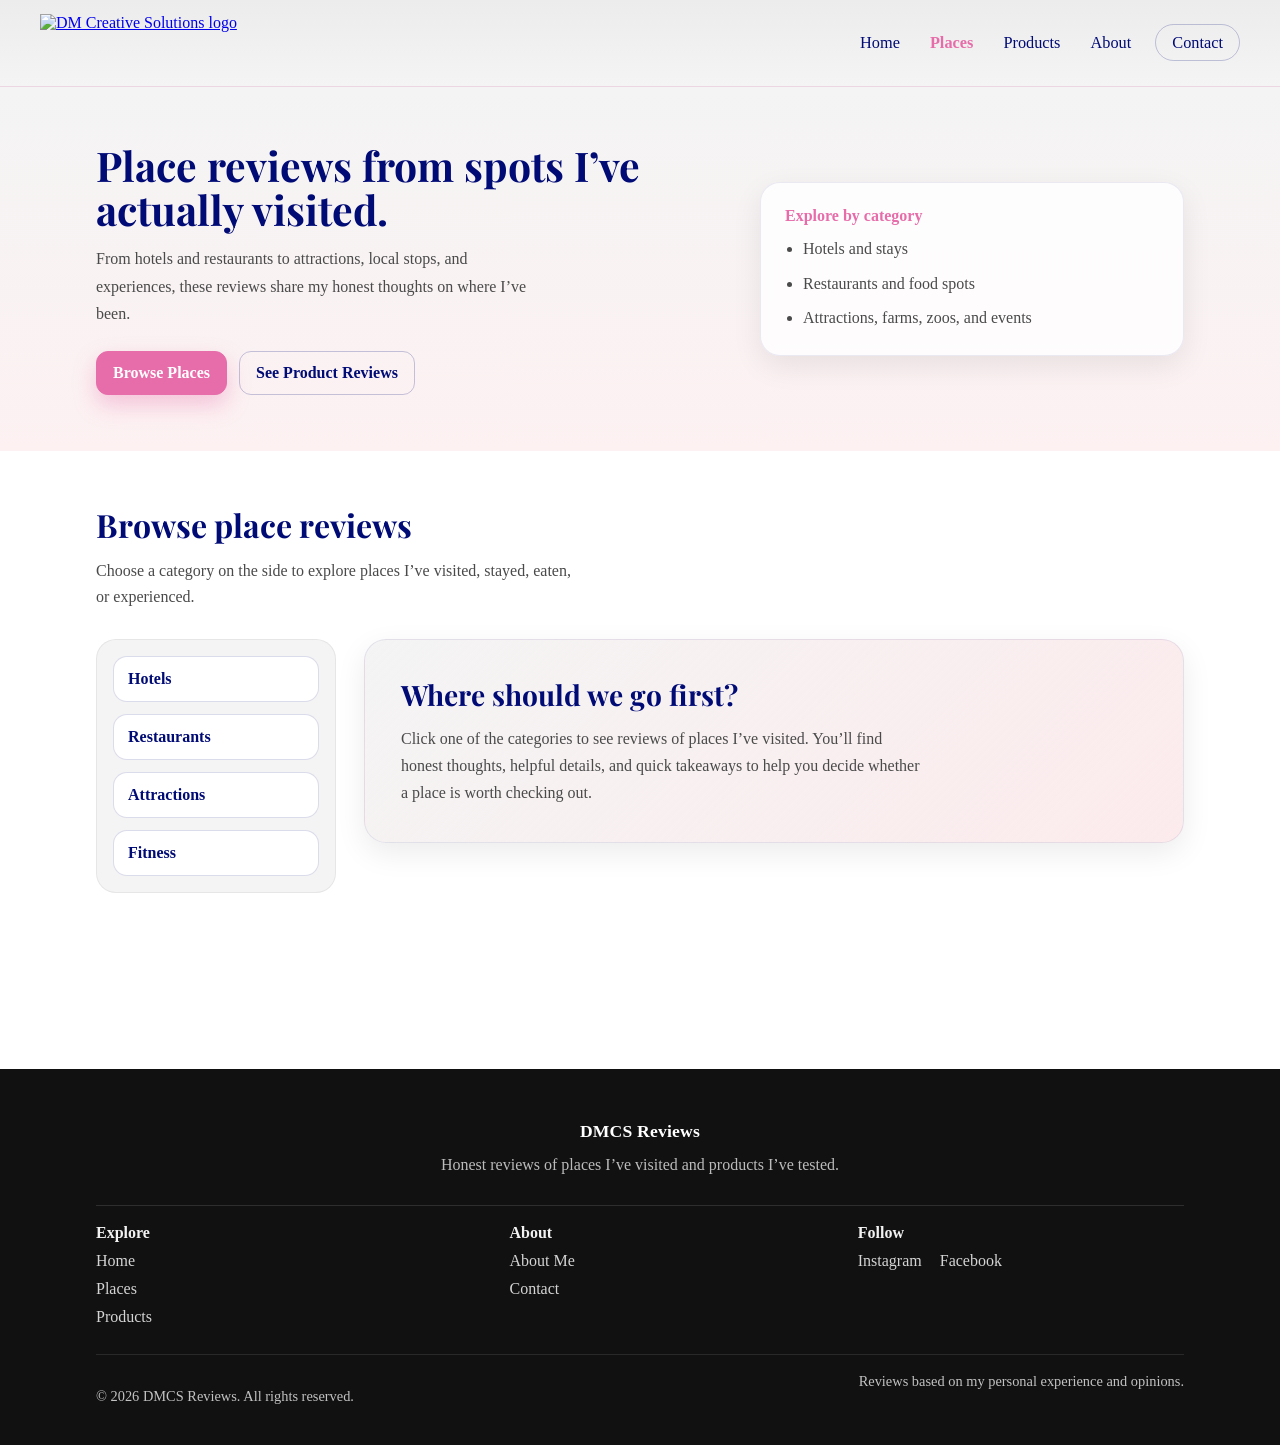
==== places.html @ ad3e57b4 "Add files via upload" ====
<!DOCTYPE html>
<html lang="en">
<head>
	<meta charset="UTF-8">
	<meta name="viewport" content="width=device-width, initial-scale=1.0">
	<link rel="preconnect" href="https://fonts.googleapis.com">
	<link rel="preconnect" href="https://fonts.gstatic.com" crossorigin>
	<link href="https://fonts.googleapis.com/css2?family=Inter:wght@400;500;600;700;800&family=Playfair+Display:wght@600;700&display=swap" rel="stylesheet">
	<link rel="stylesheet" href="indexreviews.css">
	<link rel="stylesheet" href="places.css">
	<title>Places | DMCS Reviews</title>
</head>
<body>
	<header class="site-header">
		<nav class="site-nav" aria-label="Main navigation">
			<a href="https://www.dmcreativesolutions.com/" class="site-logo" aria-label="DM Creative Solutions home">
				<img src="https://i.postimg.cc/zfn1dfqc/android-chrome-192x192.png" alt="DM Creative Solutions logo">
			</a>

			<ul class="site-nav__links" role="list">
				<li><a href="index.html">Home</a></li>
				<li><a href="places.html" aria-current="page">Places</a></li>
				<li><a href="products.html">Products</a></li>
				<li><a href="about.html">About</a></li>
				<li><a href="contact.html" class="nav-pill">Contact</a></li>
			</ul>
		</nav>
	</header>

	<main>
		<section class="places-hero" aria-labelledby="places-hero-title">
			<div class="places-hero__inner">
				<div class="places-hero__copy">
					<h1 id="places-hero-title" class="places-hero__title">
						Place reviews from spots I’ve actually visited.
					</h1>

					<p class="places-hero__text">
						From hotels and restaurants to attractions, local stops, and experiences, these reviews share my honest thoughts on where I’ve been.
					</p>

					<div class="places-hero__actions">
						<a href="#placesTabs" class="btn btn-primary">Browse Places</a>
						<a href="products.html" class="btn btn-outline">See Product Reviews</a>
					</div>
				</div>

				<div class="places-hero__panel">
					<p class="places-hero__eyebrow">Explore by category</p>
					<ul class="places-hero__list">
						<li>Hotels and stays</li>
						<li>Restaurants and food spots</li>
						<li>Attractions, farms, zoos, and events</li>
					</ul>
				</div>
			</div>
		</section>

		<section class="places-section" aria-labelledby="places-section-title">
			<div class="places-section__inner">
				<div class="places-section__header">
					<h2 id="places-section-title" class="places-section__title">Browse place reviews</h2>
					<p class="places-section__text">
						Choose a category on the side to explore places I’ve visited, stayed, eaten, or experienced.
					</p>
				</div>

				<div class="places-layout" id="placesTabs">
					<aside class="places-tabs" aria-label="Place categories">
						<button class="places-tabs__btn" type="button" data-tab="hotels">Hotels</button>
						<button class="places-tabs__btn" type="button" data-tab="restaurants">Restaurants</button>
						<button class="places-tabs__btn" type="button" data-tab="attractions">Attractions</button>
						<button class="places-tabs__btn" type="button" data-tab="fitness">Fitness</button>
					</aside>

					<div class="places-content">
						<div class="places-intro is-active">
							<h3>Where should we go first?</h3>
							<p>
								Click one of the categories to see reviews of places I’ve visited. You’ll find honest thoughts, helpful details, and quick takeaways to help you decide whether a place is worth checking out.
							</p>
						</div>

						<div class="places-panel" data-panel="hotels" hidden>
							<div class="places-grid">

								<article class="place-card">
									<div class="place-card__image-wrap">
										<img src="https://images.unsplash.com/photo-1566073771259-6a8506099945?auto=format&fit=crop&w=1000&q=70" alt="Hotel room" class="place-card__image">
									</div>

									<div class="place-card__body">
										<span class="place-card__tag">Hotel</span>
										<h3 class="place-card__title">Hotel Review Name</h3>
										<p class="place-card__meta">Location • Stay Experience</p>
										<p class="place-card__summary">
											A short preview of the hotel review can go here.
										</p>

										<button class="place-card__toggle" type="button" aria-expanded="false">
											Read More
										</button>

										<div class="place-card__full" hidden>
											<p>
												Add the full hotel review here. Talk about the room, cleanliness, location, service, parking, price, and whether you would stay again.
											</p>
										</div>
									</div>
								</article>

							</div>
						</div>

						<div class="places-panel" data-panel="restaurants" hidden>
							<div class="places-grid">

								<article class="place-card">
									<div class="place-card__image-wrap">
										<img src="https://images.unsplash.com/photo-1517248135467-4c7edcad34c4?auto=format&fit=crop&w=1000&q=70" alt="Restaurant table" class="place-card__image">
									</div>

									<div class="place-card__body">
										<span class="place-card__tag">Restaurant</span>
										<h3 class="place-card__title">Restaurant Review Name</h3>
										<p class="place-card__meta">Location • Food Experience</p>
										<p class="place-card__summary">
											A short preview of the restaurant review can go here.
										</p>

										<button class="place-card__toggle" type="button" aria-expanded="false">
											Read More
										</button>

										<div class="place-card__full" hidden>
											<p>
												Add the full restaurant review here. Mention the food, service, wait time, atmosphere, price, and whether you would go back.
											</p>
										</div>
									</div>
								</article>

							</div>
						</div>

						<div class="places-panel" data-panel="attractions" hidden>
							<div class="places-grid">

								<article class="place-card">
									<div class="place-card__image-wrap">
										<img src="https://images.unsplash.com/photo-1500530855697-b586d89ba3ee?auto=format&fit=crop&w=1000&q=70" alt="Outdoor attraction" class="place-card__image">
									</div>

									<div class="place-card__body">
										<span class="place-card__tag">Attraction</span>
										<h3 class="place-card__title">Attraction Review Name</h3>
										<p class="place-card__meta">Location • Experience</p>
										<p class="place-card__summary">
											A short preview of the attraction review can go here.
										</p>

										<button class="place-card__toggle" type="button" aria-expanded="false">
											Read More
										</button>

										<div class="place-card__full" hidden>
											<p>
												Add the full attraction review here. Talk about the experience, crowd, parking, price, photos, and whether it was worth visiting.
											</p>
										</div>
									</div>
								</article>

							</div>
						</div>

						<div class="places-panel" data-panel="fitness" hidden>
							<div class="places-grid">

								<article class="place-card">
									<div class="place-card__image-wrap">
										<img src="https://images.unsplash.com/photo-1534438327276-14e5300c3a48?auto=format&fit=crop&w=1000&q=70" alt="Gym" class="place-card__image">
									</div>

									<div class="place-card__body">
										<span class="place-card__tag">Fitness</span>
										<h3 class="place-card__title">Fitness Review Name</h3>
										<p class="place-card__meta">Location • Gym Experience</p>
										<p class="place-card__summary">
											A short preview of the fitness review can go here.
										</p>

										<button class="place-card__toggle" type="button" aria-expanded="false">
											Read More
										</button>

										<div class="place-card__full" hidden>
											<p>
												Add the full fitness review here. Mention the space, equipment, cleanliness, staff, crowd level, and overall experience.
											</p>
										</div>
									</div>
								</article>

							</div>
						</div>

					</div>
				</div>
			</div>
		</section>
	</main>

	<footer class="site-footer" aria-label="Site footer">
		<div class="footer-inner">
			<div class="footer-brand">
				<a href="index.html" class="footer-logo">DMCS Reviews</a>
				<p class="footer-note">
					Honest reviews of places I’ve visited and products I’ve tested.
				</p>
			</div>

			<nav class="footer-nav" aria-label="Footer">
				<div class="footer-col">
					<p class="footer-title">Explore</p>
					<ul class="footer-links" role="list">
						<li><a href="index.html">Home</a></li>
						<li><a href="places.html">Places</a></li>
						<li><a href="products.html">Products</a></li>
					</ul>
				</div>

				<div class="footer-col">
					<p class="footer-title">About</p>
					<ul class="footer-links" role="list">
						<li><a href="about.html">About Me</a></li>
						<li><a href="contact.html">Contact</a></li>
					</ul>
				</div>

				<div class="footer-col">
					<p class="footer-title">Follow</p>
					<ul class="footer-links" role="list">
						<li class="footer-social">
							<a href="https://www.instagram.com/dmcs.reviews/" target="_blank" rel="noopener noreferrer">Instagram</a>
							<a href="https://www.facebook.com/profile.php?id=61583983431972" target="_blank" rel="noopener noreferrer">Facebook</a>
						</li>
					</ul>
				</div>
			</nav>

			<div class="footer-bottom">
				<p>© 2026 DMCS Reviews. All rights reserved.</p>
				<p class="footer-disclaimer">Reviews based on my personal experience and opinions.</p>
			</div>
		</div>
	</footer>

	<script src="places.js"></script>
</body>
</html>
---- indexreviews.css ----
* {
	box-sizing: border-box;
}

:root {
	/*Base*/
	--white: #ffffff;
	--gray: #f4f4f4;
	--gray-dark: #4a4a4a;

	/*Brand & Accent*/
	--blush: #fadadd;
	--creative: #e76daa;
	--navy: #000b75;
	--success: #4caf50;

	--font-heading: "Playfair Display", serif;
    --font-body: "Inter", sans-serif;

    --max-width: 1200px;
    --border-radius: 18px;
    --transition: 0.3s ease;
    --shadow-soft: 0 10px 30px rgba(0, 0, 0, 0.08);
}

body {
	margin: 0;
}

/*NAVIGATION BAR*/
.site-header {
	background: var(--gray);
	background-image: linear-gradient(0deg, rgba(255, 255, 255, .03), rgba(0, 0, 0, .03));
	border-bottom: 1px solid rgba(231, 109, 170, 0.18);
}

.site-nav {
    margin: 0 auto;
    padding: 14px 0;
    display: flex;
    align-items: center;
    justify-content: space-between;
    gap: 24px;
    width: min(100% - 32px, var(--max-width));
}

.site-logo {
    display: inline-flex;
    align-items: center;
    flex-shrink: 0;
}

.site-logo img {
    width: auto;
    height: 58px;
}

.site-nav__links {
    display: flex;
    align-items: center;
    flex-wrap: wrap;
    gap: 24px;
}

.site-nav__links a::after {
    background: var(--creative);
    content: "";
    position: absolute;
    left: 0;
    bottom: -6px;
    width: 0;
    height: 2px;
    transition: width var(--transition);
}

.site-nav__links a:hover,
.site-nav__links a:focus-visible {
    color: var(--navy);
    outline: none;
}

.site-nav__links a:hover::after,
.site-nav__links a:focus-visible::after {
    width: 100%;
}

.site-nav__links {
	margin: 0;
	padding: 0;
	list-style: none;
	display: flex;
	align-items: center;
	gap: 18px;
}

.site-nav__links a {
	padding: 8px 6px;
	color: var(--navy);
	text-decoration: none;
	font-weight: 500;
	font-size: 1.02rem;
	border-radius: 999px;
	transition: color 0.3s ease, background-color 0.3s ease, border-color 0.3s ease, text-decoration-color 0.3s ease;
}

.site-nav__links a:hover {
	color: var(--creative);
	text-decoration: underline;
	text-underline-offset: 6px;
	text-decoration-thickness: 2px;
}

.site-nav__links a[aria-current="page"] {
	color: var(--creative);
	font-weight: 600;
}

.site-nav__links a.nav-pill {
	padding: 8px 16px;
	border: 1.5px solid rgba(0, 11, 117, 0.22);
	background: transparent;
}

.site-nav__links a.nav-pill:hover {
	color: var(--creative);
	border-color: rgba(231, 109, 170, 0.5);
	background: rgba(250, 218, 221, 0.35);
	text-decoration: none;
}

.site-nav__links a.nav-pill[aria-current="page"] {
	color: var(--creative);
	border-color: rgba(231, 109, 170, 0.55);
	background: rgba(250, 218, 221, 0.45);
	font-weight: 600;
}

/* NAVBAR RESPONSIVE */
@media (max-width: 899px) {
	.nav {
		padding: 14px 16px;
	}
	.nav-toggle {
		display: inline-flex;
		align-items: center;
		justify-content: center;
	}
	.nav-drawer {
		padding: 18px 14px 16px;
		background: var(--white);
		border-right: 1px solid #e6e6e6;
		display: block;
		position: fixed;
		top: 0;
		left: 0;
		height: 100dvh;
		width: min(320px, 85vw);
		transform: translateX(-105%);
		transition: transform 420ms cubic-bezier(0.4, 0, 0.2, 1), opacity 260ms ease;
		opacity: .98;
		will-change: transform;
		z-index: 20;
	}
	.nav-close {
		padding: 6px 10px;
		background: transparent;
		font-size: 22px;
		border: 1px solid #ddd;
		border-radius: 10px;
		display: inline-flex;
		cursor: pointer;
	}
	.nav-links {
		margin-top: 18px;
		display: grid;
		gap: 12px;
	}
	.nav-links a {
		padding: 12px 12px;
		border-radius: 12px;
		display: block;
		font-size: 1rem;
	}
	.nav-links a.nav-pill {
		padding: 12px 14px;
	}
	.nav-backdrop {
		background: rgba(0, 0, 0, .45);
		position: fixed;
		inset: 0;
		z-index: 10;
	}
	body.menu-open .nav-drawer {
		transform: translateX(0);
	}
	body.menu-open .nav-backdrop {
		display: block;
	}
}

/* ===== HERO SECTION ===== */
.hero {
	background: var(--gray);
	background-image: linear-gradient(0deg, rgba(255, 255, 255, .03), rgba(0, 0, 0, .03));
}

.hero-inner {
	margin: 0 auto;
	padding: 56px 16px;
	display: grid;
	grid-template-columns: 1.2fr 1fr;
	gap: 36px;
	align-items: center;
	max-width: 1120px;
}

.hero-title {
	margin: 0 0 14px;
	color: var(--navy);
	font-size: clamp(2rem, 3.3vw, 3.2rem);
	line-height: 1.08;
	letter-spacing: -0.02em;
}

.hero-subtitle {
	margin: 0 0 22px;
	color: var(--creative);
	font-size: 1.05rem;
	line-height: 1.6;
	opacity: 0.85;
	max-width: 52ch;
}

.hero-actions {
	display: flex;
	gap: 12px;
	flex-wrap: wrap;
}

/* Buttons */
.btn {
	padding: 12px 16px;
	background: transparent;
	color: var(--navy);
	text-decoration: none;
	font-weight: 600;
	border-radius: 12px;
	border: 1.5px solid rgba(0, 11, 117, 0.25);
	display: inline-flex;
	align-items: center;
	justify-content: center;
	gap: 8px;
	transition: background-color .3s ease, color .3s ease,
	border-color .3s ease,
    transform .2s ease,
    box-shadow .3s ease,
    filter .3s ease;
    box-shadow: none;
    cursor: pointer;
}

.btn:hover {
	background: rgba(0, 11, 117, 0.06);
	border-color: var(--navy);
	transform: translateY(-1px);
}

.btn-primary {
	background: var(--creative);
	color: var(--white);
	border: 1px solid var(--creative);
	box-shadow: 0 10px 22px rgba(231, 109, 170, .35);
}

.btn-primary:hover {
	background: #d95c99; /* slightly darker creative */
	box-shadow: 0 14px 30px rgba(231, 109, 170, .45);
	transform: translateY(-2px);
}

.btn-outline {
	background: transparent;
	color: var(--navy);
	border-color: rgba(0, 11, 117, .22);
}

.btn-outline:hover {
	background: var(--blush);
	border-color: rgba(0, 11, 117, 0);
	transform: translateY(-1px);
	box-shadow: 0 10px 20px rgba(0,0,0,.06);
}

/* Keyboard focus (polished + accessible) */
.btn:focus-visible {
	outline: 3px solid rgba(231, 109, 170, .45);
	outline-offset: 3px;
}

/* Collage */
.hero-collage {
	display: grid;
	grid-template-columns: 1fr 1fr;
	gap: 12px;
	align-items: start;
}

.hero-shot {
	background: #ddd; /* fallback */
	border-radius: 18px;
	border: 1px solid rgba(0, 0, 0, .08);
	box-shadow: 0 10px 22px rgba(0, 0, 0, .10);
	overflow: hidden;
}

/* Big image left */
.hero-shot--big {
	background-image:
	url("https://images.unsplash.com/photo-1485738422979-f5c462d49f74?auto=format&fit=crop&w=1000&q=70");
	background-size: cover;
	background-position: center;
	grid-row: 1 / span 2;
	min-height: 280px;
}

/* Two stacked images right */
.hero-shot--top {
	background-image:
	url("https://images.unsplash.com/photo-1528712306091-ed0763094c98?auto=format&fit=crop&w=900&q=70");
	background-size: cover;
	background-position: center;
	min-height: 132px;
}

.hero-shot--bottom {
	background-image:
	url("https://images.unsplash.com/photo-1500530855697-b586d89ba3ee?auto=format&fit=crop&w=900&q=70");
	background-size: cover;
	background-position: center;
	min-height: 132px;
}

/*HERO RESPONSIVE*/
@media (max-width: 899px) {
	.hero-inner {
		padding: 38px 16px;
		grid-template-columns: 1fr;
	}
	.hero-collage {
		grid-template-columns: 1fr 1fr;
	}
	.hero-shot--big {
		min-height: 220px;
	}
}

/* ===== TRUST STRIP ===== */
.trust-strip {
	background: var(--white);
}

.trust-items {
	margin: 0 auto;
	padding: 50px 16px;
	list-style: none;
	display: grid;
	grid-template-columns: repeat(3, 1fr);
	gap: 18px;
	max-width: 1120px;
}

.trust-items li {
	color: var(--gray-dark);
	font-size: 1rem;
	display: flex;
	align-items: center;
	gap: 12px;
}

.trust-icon {
	background: var(--blush);
	color: var(--creative);
	font-weight: 700;
	font-size: .85rem;
	border-radius: 50%;
	display: inline-flex;
	align-items: center;
	justify-content: center;
	width: 26px;
	height: 26px;
	flex-shrink: 0;
}

/* Mobile */
@media (max-width: 899px) {
	.trust-items {
		padding: 20px 16px;
		grid-template-columns: 1fr;
		gap: 12px;
	}
}

/* ===== FEATURED REVIEWS ===== */
.featured-reviews {
	background: var(--gray);
}

.featured-inner {
	margin: 0 auto;
	padding: 48px 16px 64px;
	max-width: 1120px;
}

.section-title {
	margin: 0 0 28px;
	font-size: 1.6rem;
	letter-spacing: -0.01em;
}

.featured-grid {
	display: grid;
	grid-template-columns: 2fr 1fr;
	gap: 24px;
}

/* Cards */
.review-card {
	background: var(--white);
	border-radius: 18px;
	box-shadow: 0 10px 24px rgba(0, 0, 0, .08);
	display: flex;
	flex-direction: column;
	overflow: hidden;
}

/* Small cards: taller image to balance grid */
.review-card:not(.review-card--primary) .review-image {
	height: 300px; /* was 180px */
}

.review-card:not(.review-card--primary) .review-image img {
	object-position: center;
}

.review-card--primary .review-image {
	height: 450px; /* optional if you already have it */
}

.review-card--primary .review-image img {
	object-fit: cover;
	object-position: center 1%;
}

.review-card:not(.review-card--primary) .review-content {
	padding-bottom: 28px; /* was ~22px */
}

.review-card--primary {
	grid-row: span 2;
}

.review-card--primary .review-content {
	padding: 22px 22px 28px;
}

.review-card--primary .review-title {
	font-size: 1.3rem;
}

/* Image placeholder */
.review-image {
	background: #ddd;
	height: 350px;
	overflow: hidden;
}

.review-image img {
	width: 100%;
	height: 100%;
	object-fit: cover;
	object-position: center;
	display: block;
}

/* Content */
.review-content {
	padding: 18px 18px 22px;
}

.review-tag {
	margin-bottom: 8px;
	padding: 4px 10px;
	background: rgba(250, 218, 221, 0.75);
	color: var(--creative);
	font-size: 0.75rem;
	font-weight: 600;
	border-radius: 999px;
	display: inline-block;
}

.review-title {
	margin: 0 0 6px;
	font-size: 1.05rem;
}

.review-meta {
	margin: 0 0 10px;
	font-size: 0.85rem;
	opacity: 0.8;
}

.review-excerpt {
	margin: 0 0 14px;
	font-size: 0.95rem;
	line-height: 1.5;
}

.review-link {
	text-decoration: none;
	font-weight: 600;
	font-size: 0.9rem;
}

/* Mobile */
@media (max-width: 899px) {
	.featured-grid {
		grid-template-columns: 1fr;
	}
	.review-card--primary {
		grid-row: auto;
	}
}

/* ===== BROWSE BY CATEGORY ===== */
.browse-categories {
	background: var(--white);
}

.browse-inner {
	margin: 0 auto;
	padding: 48px 16px 64px;
	max-width: 1120px;
}

.category-grid {
	display: grid;
	grid-template-columns: repeat(2, 1fr);
	gap: 24px;
}

/* Tile base */
.category-tile {
	text-decoration: none;
	color: var(--white);
	border-radius: 20px;
	box-shadow: 0 10px 22px rgba(0, 0, 0, .10);
	display: flex;
	align-items: flex-end;
	position: relative;
	min-height: 220px;
	overflow: hidden;
}

/* Overlay */
.category-overlay {
	padding: 20px 22px;
	background: linear-gradient(
    to top,
    rgba(0, 0, 0, .55),
    rgba(0, 0, 0, .15),
    rgba(0, 0, 0, 0));
    width: 100%;
}

.category-overlay h3 {
	margin: 0 0 6px;
	font-size: 1.4rem;
}

.category-overlay p {
	margin: 0;
	font-size: 0.95rem;
	opacity: 0.95;
}

/* Placeholder imagery (swap later) */
.category-tile--places {
	background-image:
	url("https://images.unsplash.com/photo-1498654896293-37aacf113fd9?auto=format&fit=crop&w=1200&q=70");
	background-size: cover;
	background-position: center;
}

.category-tile--products {
	background-image:
	url("https://i.postimg.cc/s2R3ZBVd/products.png");
	background-size: cover;
	background-position: center left;
	background-repeat: no-repeat;
	aspect-ratio: 16 / 9;
}

/* Hover (subtle) */
.category-tile:hover {
	box-shadow: 0 14px 28px rgba(0, 0, 0, .14);
	transform: translateY(-2px);
	transition: all .2s ease;
}

/* Mobile */
@media (max-width: 899px) {
	.category-grid {
		grid-template-columns: 1fr;
	}
	.category-tile {
		min-height: 190px;
	}
}

/* ===== FOOTER ===== */
.site-footer {
	background: #111;
	color: rgba(255,255,255,.88);
}

.footer-inner {
	margin: 0 auto;
	padding: 52px 16px 26px;
	max-width: 1120px;
}

.footer-brand {
	margin-bottom: 28px;
    text-align: center;
}

.footer-logo {
	color: var(--white);
	text-decoration: none;
	font-weight: 800;
	font-size: 1.1rem;
	letter-spacing: 0.2px;
}

.footer-note {
	margin: 10px 0 0;
    text-align: center;
    line-height: 1.6;
    /*max-width: 55ch;*/
    opacity: 0.82;
}

.footer-nav {
	padding-top: 18px;
	border-top: 1px solid rgba(255, 255, 255, .12);
	display: grid;
	grid-template-columns: 1.2fr 1fr 1fr;
	gap: 22px;
}

.footer-title {
	margin: 0 0 10px;
	color: rgba(255, 255, 255, .95);
	font-weight: 700;
}

.footer-links {
	margin: 0;
	padding: 0;
	list-style: none;
	display: grid;
	gap: 10px;
}

.footer-links a {
	color: rgba(255, 255, 255, .82);
	text-decoration: none;
	transition: color 0.2s ease, text-decoration-color 0.2s ease;
}

.footer-links a:hover,
.site-footer__links a:hover {
    color: var(--creative);
    text-decoration: underline;
}

.footer-social {
	display: flex;
	gap: 18px;
	flex-wrap: wrap;
}

.footer-bottom {
	margin-top: 28px;
	padding-top: 18px;
	font-size: 0.9rem;
	border-top: 1px solid rgba(255, 255, 255, .12);
	display: flex;
	justify-content: space-between;
	gap: 14px;
	flex-wrap: wrap;
	opacity: 0.85;
}

.footer-disclaimer {
	margin: 0;
	max-width: 70ch;
}

/* Mobile */
@media (max-width: 899px) {
	.footer-nav {
		grid-template-columns: 1fr;
	}
	.footer-brand {
		margin-bottom: 18px;
	}
}
---- places.css ----
/* ===== PLACES PAGE ===== */

.places-hero {
	background: linear-gradient(
		180deg,
		rgba(244, 244, 244, 1) 0%,
		rgba(250, 218, 221, 0.38) 100%
	);
}

.places-hero__inner {
	max-width: 1120px;
	margin: 0 auto;
	padding: 56px 16px;
	display: grid;
	grid-template-columns: 1.2fr 0.8fr;
	gap: 28px;
	align-items: center;
}

.places-hero__title {
	margin: 0 0 14px;
	color: var(--navy);
	font-family: var(--font-heading);
	font-size: clamp(2rem, 3.2vw, 3rem);
	line-height: 1.08;
}

.places-hero__text {
	margin: 0 0 24px;
	max-width: 55ch;
	color: var(--gray-dark);
	font-size: 1rem;
	line-height: 1.7;
}

.places-hero__actions {
	display: flex;
	flex-wrap: wrap;
	gap: 12px;
}

.places-hero__panel {
	padding: 24px;
	background: rgba(255, 255, 255, 0.78);
	border: 1px solid rgba(0, 11, 117, 0.08);
	border-radius: 20px;
	box-shadow: var(--shadow-soft);
	backdrop-filter: blur(6px);
}

.places-hero__eyebrow {
	margin: 0 0 12px;
	color: var(--creative);
	font-weight: 800;
}

.places-hero__list {
	margin: 0;
	padding-left: 18px;
	color: var(--gray-dark);
	display: grid;
	gap: 10px;
	line-height: 1.55;
}

.places-section {
	background: var(--white);
}

.places-section__inner {
	max-width: 1120px;
	margin: 0 auto;
	padding: 52px 16px 70px;
}

.places-section__header {
	margin-bottom: 28px;
}

.places-section__title {
	margin: 0 0 12px;
	color: var(--navy);
	font-family: var(--font-heading);
	font-size: clamp(1.7rem, 2.5vw, 2.2rem);
}

.places-section__text {
	margin: 0;
	max-width: 60ch;
	color: var(--gray-dark);
	line-height: 1.65;
}

.places-layout {
	display: grid;
	grid-template-columns: 240px 1fr;
	gap: 28px;
	align-items: start;
}

.places-tabs {
	padding: 16px;
	background: var(--gray);
	border: 1px solid rgba(0, 0, 0, 0.06);
	border-radius: 20px;
	display: grid;
	gap: 12px;
	position: sticky;
	top: 18px;
}

.places-tabs__btn {
	width: 100%;
	padding: 13px 14px;
	background: var(--white);
	color: var(--navy);
	border: 1.5px solid rgba(0, 11, 117, 0.14);
	border-radius: 14px;
	font: inherit;
	font-weight: 700;
	text-align: left;
	cursor: pointer;
	transition: background-color var(--transition), color var(--transition), border-color var(--transition), transform var(--transition), box-shadow var(--transition);
}

.places-tabs__btn:hover {
	background: rgba(250, 218, 221, 0.45);
	border-color: rgba(231, 109, 170, 0.45);
	transform: translateY(-1px);
}

.places-tabs__btn.is-active {
	background: rgba(250, 218, 221, 0.6);
	color: var(--creative);
	border-color: rgba(231, 109, 170, 0.55);
	box-shadow: 0 8px 18px rgba(231, 109, 170, 0.14);
}

.places-tabs__btn:focus-visible {
	outline: 3px solid rgba(231, 109, 170, 0.4);
	outline-offset: 3px;
}

.places-content {
	min-height: 360px;
}

.places-intro {
	padding: 36px;
	background: linear-gradient(
		135deg,
		rgba(244, 244, 244, 1),
		rgba(250, 218, 221, 0.55)
	);
	border: 1px solid rgba(0, 11, 117, 0.08);
	border-radius: 22px;
	box-shadow: var(--shadow-soft);
}

.places-intro h3 {
	margin: 0 0 12px;
	color: var(--navy);
	font-family: var(--font-heading);
	font-size: clamp(1.5rem, 2.2vw, 2rem);
}

.places-intro p {
	margin: 0;
	max-width: 65ch;
	color: var(--gray-dark);
	line-height: 1.7;
}

.places-grid {
	display: grid;
	grid-template-columns: repeat(2, minmax(0, 1fr));
	gap: 24px;
}

.place-card {
	background: var(--white);
	border: 1px solid rgba(0, 0, 0, 0.06);
	border-radius: 20px;
	box-shadow: 0 12px 26px rgba(0, 0, 0, 0.08);
	overflow: hidden;
	display: flex;
	flex-direction: column;
	transition: transform 0.2s ease, box-shadow 0.2s ease;
}

.place-card:hover {
	transform: translateY(-2px);
	box-shadow: 0 16px 30px rgba(0, 0, 0, 0.1);
}

.place-card__image-wrap {
	aspect-ratio: 16 / 10;
	background: #e8e8e8;
	overflow: hidden;
}

.place-card__image {
	width: 100%;
	height: 100%;
	display: block;
	object-fit: cover;
}

.place-card__body {
	padding: 20px;
	display: flex;
	flex-direction: column;
	height: 100%;
}

.place-card__tag {
	margin-bottom: 10px;
	padding: 5px 10px;
	display: inline-block;
	width: fit-content;
	background: rgba(231, 109, 170, 0.12);
	color: var(--creative);
	font-size: 0.75rem;
	font-weight: 700;
	border-radius: 999px;
	letter-spacing: 0.02em;
}

.place-card__title {
	margin: 0 0 6px;
	color: var(--navy);
	font-size: 1.2rem;
	line-height: 1.25;
}

.place-card__meta {
	margin: 0 0 10px;
	color: rgba(74, 74, 74, 0.78);
	font-size: 0.88rem;
}

.place-card__summary {
	margin: 0 0 16px;
	color: var(--gray-dark);
	line-height: 1.65;
}

.place-card__toggle {
	margin-top: auto;
	padding: 0;
	background: transparent;
	border: 0;
	color: var(--navy);
	font: inherit;
	font-weight: 700;
	cursor: pointer;
	text-align: left;
	text-decoration: underline;
	text-underline-offset: 4px;
	text-decoration-thickness: 1.5px;
	transition: color var(--transition);
}

.place-card__toggle:hover {
	color: var(--creative);
}

.place-card__toggle:focus-visible {
	outline: 3px solid rgba(231, 109, 170, 0.4);
	outline-offset: 3px;
}

.place-card__full {
	margin-top: 18px;
	padding-top: 18px;
	border-top: 1px solid rgba(0, 0, 0, 0.08);
	color: var(--gray-dark);
	line-height: 1.7;
}

.place-card__full p {
	margin: 0;
}

/* Mobile */
@media (max-width: 899px) {
	.places-hero__inner {
		padding: 40px 16px;
		grid-template-columns: 1fr;
	}

	.places-layout {
		grid-template-columns: 1fr;
	}

	.places-tabs {
		position: static;
		display: flex;
		overflow-x: auto;
		padding: 12px;
	}

	.places-tabs__btn {
		min-width: max-content;
		text-align: center;
	}

	.places-grid {
		grid-template-columns: 1fr;
	}
}
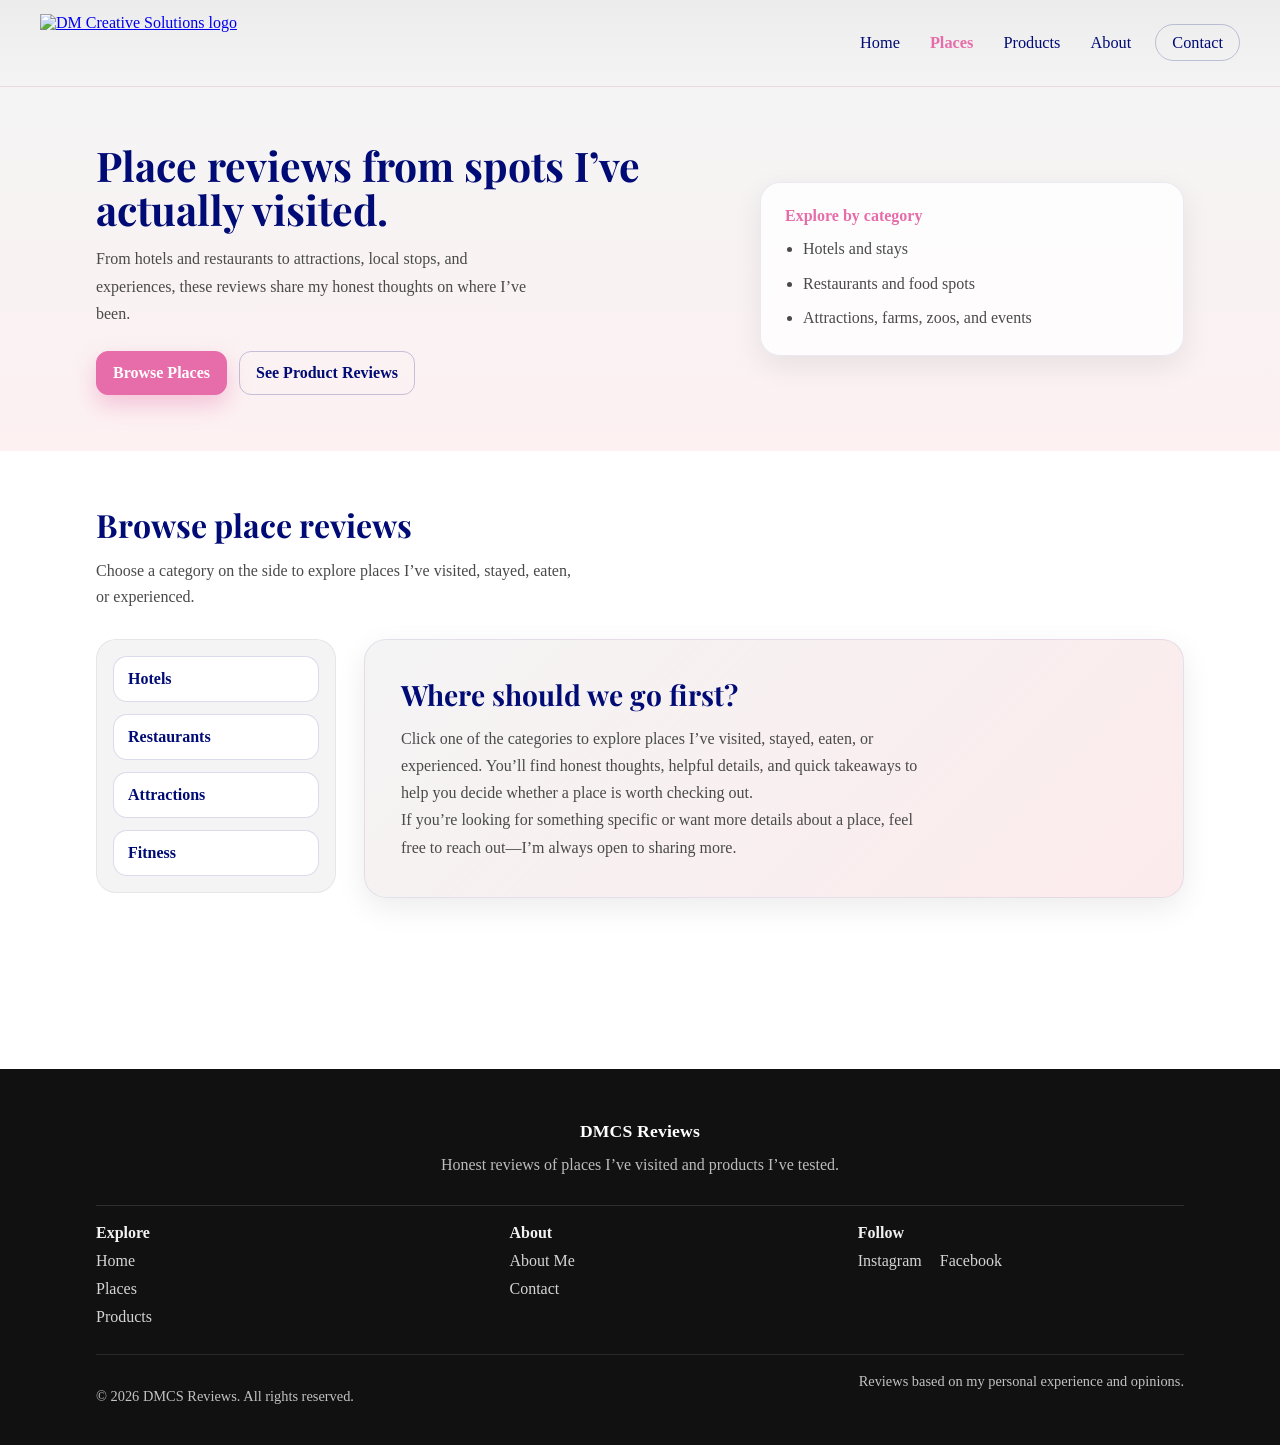
==== commit 4daec3d0: "Add files via upload" ====
--- a/places.html
+++ b/places.html
@@ -77,33 +77,57 @@
 						<div class="places-intro is-active">
 							<h3>Where should we go first?</h3>
 							<p>
-								Click one of the categories to see reviews of places I’ve visited. You’ll find honest thoughts, helpful details, and quick takeaways to help you decide whether a place is worth checking out.
+								Click one of the categories to explore places I’ve visited, stayed, eaten, or experienced. You’ll find honest thoughts, helpful details, and quick takeaways to help you decide whether a place is worth checking out.
 							</p>
-						</div>
-
+
+							<p>
+								If you’re looking for something specific or want more details about a place, feel free to reach out—I’m always open to sharing more.
+							</p>
+						</div>
+
+						<!---HOTELS--->
 						<div class="places-panel" data-panel="hotels" hidden>
 							<div class="places-grid">
 
 								<article class="place-card">
 									<div class="place-card__image-wrap">
-										<img src="https://images.unsplash.com/photo-1566073771259-6a8506099945?auto=format&fit=crop&w=1000&q=70" alt="Hotel room" class="place-card__image">
-									</div>
-
-									<div class="place-card__body">
-										<span class="place-card__tag">Hotel</span>
-										<h3 class="place-card__title">Hotel Review Name</h3>
-										<p class="place-card__meta">Location • Stay Experience</p>
-										<p class="place-card__summary">
-											A short preview of the hotel review can go here.
-										</p>
-
-										<button class="place-card__toggle" type="button" aria-expanded="false">
-											Read More
-										</button>
-
-										<div class="place-card__full" hidden>
-											<p>
-												Add the full hotel review here. Talk about the room, cleanliness, location, service, parking, price, and whether you would stay again.
+										<img src="https://i.postimg.cc/4dv6WBBQ/Dlkd-OAw-Gvu22Z6umk-VVd6E-KDc7QPn-XUDVd9P7Onh-TATom1eh-SDNX6Zydz6Trk-G1j-PNTi-Aiwi-Rl-XNPONPx-A4wncj.jpg" alt="Luxor Hotel Las Vegas exterior" class="place-card__image">
+									</div>
+
+									<div class="place-card__body">
+										<span class="place-card__tag">Hotel • Past Visit</span>
+
+										<h3 class="place-card__title">Luxor Hotel</h3>
+
+										<p class="place-card__meta">Las Vegas, NV • Tower West King Room</p>
+
+										<p class="place-card__summary">
+											A smooth stay with an easy upgrade, clean rooms, and a respectful atmosphere even during a busy time.
+										</p>
+
+										<button class="place-card__toggle" type="button" aria-expanded="false">
+											Read More
+										</button>
+
+										<div class="place-card__full" hidden>
+											<p>
+												I booked a basic room and, at the last minute, was able to upgrade to a Tower West King room. The upgrade process was quick and extremely easy, which made a great first impression.
+											</p>
+
+											<p>
+												I stayed at the end of August, and the pool was still open, which was a nice bonus. Everything throughout the hotel appeared clean, and they even provided a face mask and hand sanitizer in the room.
+											</p>
+
+											<p>
+												One thing I really appreciated was how respectful everyone was. People avoided crowding in the elevators, which made the experience feel more comfortable overall.
+											</p>
+
+											<p>
+												This was my second time staying here, and both visits were great.
+											</p>
+
+											<p style="font-style: italic; opacity: 0.8;">
+												This review is based on a past visit. I don’t have photos from this stay.
 											</p>
 										</div>
 									</div>
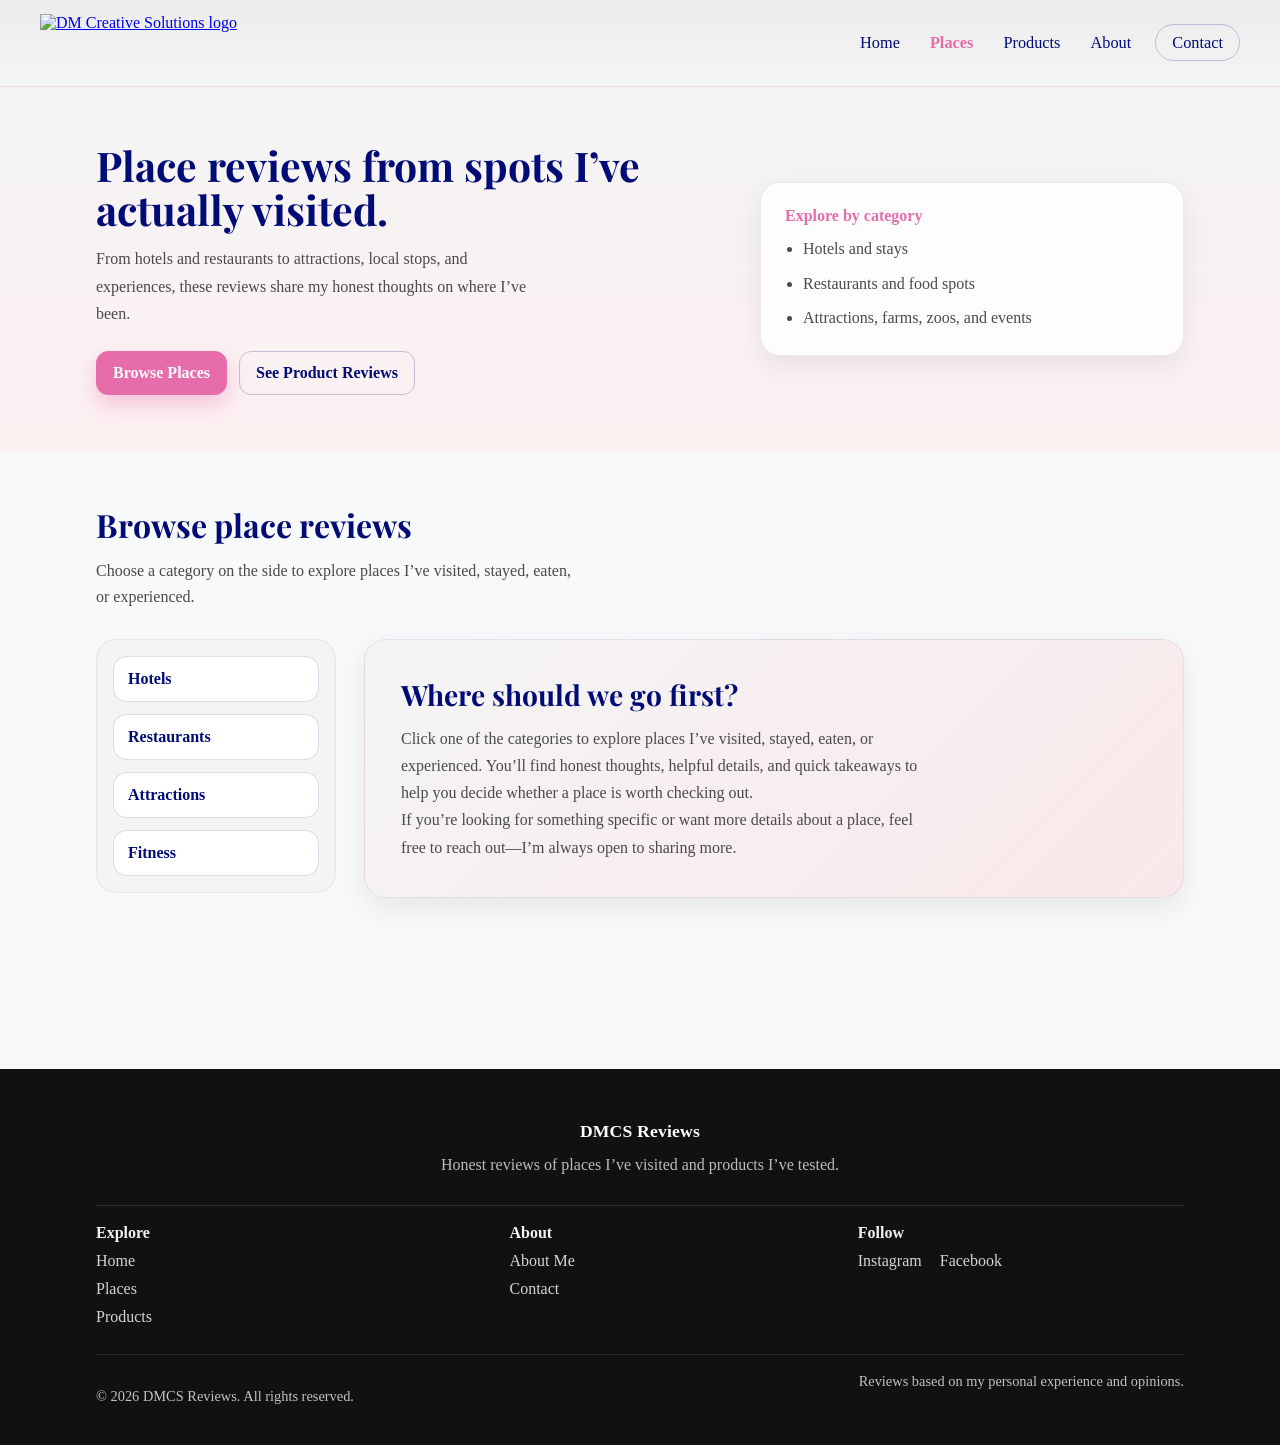
==== commit a63da337: "Add files via upload added a hotel review" ====
--- a/places.html
+++ b/places.html
@@ -21,8 +21,8 @@
 				<li><a href="index.html">Home</a></li>
 				<li><a href="places.html" aria-current="page">Places</a></li>
 				<li><a href="products.html">Products</a></li>
-				<li><a href="about.html">About</a></li>
-				<li><a href="contact.html" class="nav-pill">Contact</a></li>
+				<li><a href="https://www.dmcreativesolutions.com/#about">About</a></li>
+				<li><a href="https://www.dmcreativesolutions.com/#contact" class="nav-pill">Contact</a></li>
 			</ul>
 		</nav>
 	</header>
@@ -89,56 +89,50 @@
 						<div class="places-panel" data-panel="hotels" hidden>
 							<div class="places-grid">
 
-								<article class="place-card">
-									<div class="place-card__image-wrap">
-										<img src="https://i.postimg.cc/4dv6WBBQ/Dlkd-OAw-Gvu22Z6umk-VVd6E-KDc7QPn-XUDVd9P7Onh-TATom1eh-SDNX6Zydz6Trk-G1j-PNTi-Aiwi-Rl-XNPONPx-A4wncj.jpg" alt="Luxor Hotel Las Vegas exterior" class="place-card__image">
-									</div>
-
-									<div class="place-card__body">
-										<span class="place-card__tag">Hotel • Past Visit</span>
-
-										<h3 class="place-card__title">Luxor Hotel</h3>
-
-										<p class="place-card__meta">Las Vegas, NV • Tower West King Room</p>
-
-										<p class="place-card__summary">
-											A smooth stay with an easy upgrade, clean rooms, and a respectful atmosphere even during a busy time.
-										</p>
-
-										<button class="place-card__toggle" type="button" aria-expanded="false">
-											Read More
-										</button>
-
-										<div class="place-card__full" hidden>
-											<p>
-												I booked a basic room and, at the last minute, was able to upgrade to a Tower West King room. The upgrade process was quick and extremely easy, which made a great first impression.
-											</p>
-
-											<p>
-												I stayed at the end of August, and the pool was still open, which was a nice bonus. Everything throughout the hotel appeared clean, and they even provided a face mask and hand sanitizer in the room.
-											</p>
-
-											<p>
-												One thing I really appreciated was how respectful everyone was. People avoided crowding in the elevators, which made the experience feel more comfortable overall.
-											</p>
-
-											<p>
-												This was my second time staying here, and both visits were great.
-											</p>
-
-											<p style="font-style: italic; opacity: 0.8;">
-												This review is based on a past visit. I don’t have photos from this stay.
-											</p>
-										</div>
-									</div>
-								</article>
-
-							</div>
-						</div>
-
+								<!-- HOTEL REVIEWS WILL GO HERE -->
+								<article class="place-card">
+									<div class="places-card">
+										<div class="places-image-wrapper">
+											<img src="https://i.postimg.cc/4dv6WBBQ/Dlkd-OAw-Gvu22Z6umk-VVd6E-KDc7QPn-XUDVd9P7Onh-TATom1eh-SDNX6Zydz6Trk-G1j-PNTi-Aiwi-Rl-XNPONPx-A4wncj.jpg" alt="Luxor Hotel Las Vegas exterior">
+											<span class="places-tag">Hotel</span>
+										</div>
+
+										<div class="places-card-body">
+											<h3 class="places-title">Luxor Las Vegas</h3>
+											<div class="places-metadata">
+												<span class="icon">📍</span> Las Vegas, NV • Real Experience
+											</div>
+											<p class="places-summary">
+												An honest look at the unique pyramid architecture, the smooth inclinators, and why the beds are the real winner of the stay.
+											</p>
+
+											<button class="places-button place-card__toggle" type="button" aria-expanded="false">
+												View Full Review
+											</button>
+
+											<div class="place-card__full" hidden>
+												<div class="expanded-review-content">
+													<p>This trip took place in the post-COVID era, and I decided on a last minute upgrade to a <strong>Tower West King</strong>. The process was smooth, and it was great to see the property well-maintained and clean, even providing safety kits in the room at the time.</p>
+
+													<p>The bed was genuinely, remarkably comfortable—the kind of sleep that makes a trip worth it. The room was spacious and functional, stripping away the unnecassary clutter to focus on actual comfort.</p>
+
+													<p>One of the coolest architectural features is the inclinator-elevators that travel at a 39-degree angle. It's a smooth, efficient solution to the pyramid's unique shape that I really appreciated.</p>
+
+													<p>The Luxor isn't the flashiest spot in town, but it provides clarity and care where it counts. It’s honest about what it is, and there’s a real integrity in that design.</p>
+												</div>
+											</div>
+										</div>
+									</div>
+								</article>
+
+							</div>
+						</div>
+
+						<!-- RESTAURANTS -->
 						<div class="places-panel" data-panel="restaurants" hidden>
 							<div class="places-grid">
 
+								<!--
 								<article class="place-card">
 									<div class="place-card__image-wrap">
 										<img src="https://images.unsplash.com/photo-1517248135467-4c7edcad34c4?auto=format&fit=crop&w=1000&q=70" alt="Restaurant table" class="place-card__image">
@@ -163,6 +157,7 @@
 										</div>
 									</div>
 								</article>
+								-->
 
 							</div>
 						</div>
@@ -170,6 +165,7 @@
 						<div class="places-panel" data-panel="attractions" hidden>
 							<div class="places-grid">
 
+								<!--
 								<article class="place-card">
 									<div class="place-card__image-wrap">
 										<img src="https://images.unsplash.com/photo-1500530855697-b586d89ba3ee?auto=format&fit=crop&w=1000&q=70" alt="Outdoor attraction" class="place-card__image">
@@ -194,6 +190,7 @@
 										</div>
 									</div>
 								</article>
+								-->
 
 							</div>
 						</div>
@@ -201,6 +198,7 @@
 						<div class="places-panel" data-panel="fitness" hidden>
 							<div class="places-grid">
 
+								<!--
 								<article class="place-card">
 									<div class="place-card__image-wrap">
 										<img src="https://images.unsplash.com/photo-1534438327276-14e5300c3a48?auto=format&fit=crop&w=1000&q=70" alt="Gym" class="place-card__image">
@@ -225,6 +223,7 @@
 										</div>
 									</div>
 								</article>
+								-->
 
 							</div>
 						</div>
@@ -257,8 +256,8 @@
 				<div class="footer-col">
 					<p class="footer-title">About</p>
 					<ul class="footer-links" role="list">
-						<li><a href="about.html">About Me</a></li>
-						<li><a href="contact.html">Contact</a></li>
+						<li><a href="https://www.dmcreativesolutions.com/#about">About Me</a></li>
+						<li><a href="https://www.dmcreativesolutions.com/#contact">Contact</a></li>
 					</ul>
 				</div>
 
--- a/places.css
+++ b/places.css
@@ -1,5 +1,4 @@
 /* ===== PLACES PAGE ===== */
-
 .places-hero {
 	background: linear-gradient(
 		180deg,
@@ -65,7 +64,9 @@
 }
 
 .places-section {
-	background: var(--white);
+	/*padding-top: 30px;
+	padding-bottom: 60px;*/
+	background: #f8f9fa;
 }
 
 .places-section__inner {
@@ -173,140 +174,119 @@
 }
 
 .places-grid {
-	display: grid;
-	grid-template-columns: repeat(2, minmax(0, 1fr));
+	display: flex;
+	flex-direction: column;
 	gap: 24px;
 }
 
-.place-card {
+.places-card {
+	margin-bottom: 2rem;
 	background: var(--white);
-	border: 1px solid rgba(0, 0, 0, 0.06);
-	border-radius: 20px;
-	box-shadow: 0 12px 26px rgba(0, 0, 0, 0.08);
+	border-radius: 12px;
 	overflow: hidden;
+	box-shadow: 0 10px 30px rgba(0, 0, 0, 0.04);
+	border: 1px solid rgba(0, 0, 0, 0.05);
 	display: flex;
 	flex-direction: column;
-	transition: transform 0.2s ease, box-shadow 0.2s ease;
-}
-
-.place-card:hover {
+	transition: transform 0.3s ease;
+}
+
+.places-card:hover {
 	transform: translateY(-2px);
 	box-shadow: 0 16px 30px rgba(0, 0, 0, 0.1);
 }
 
-.place-card__image-wrap {
-	aspect-ratio: 16 / 10;
-	background: #e8e8e8;
-	overflow: hidden;
-}
-
-.place-card__image {
+.places-image-wrapper {
+	position: relative;
+	flex: 1;
+}
+
+.places-image-wrapper img {
 	width: 100%;
 	height: 100%;
-	display: block;
 	object-fit: cover;
 }
 
-.place-card__body {
-	padding: 20px;
+.places-tag {
+	padding: 5px 12px;
+	background: #4a7c44;
+	color: var(--white);
+	font-size: .75rem;
+	font-weight: 600;
+	text-transform: uppercase;
+	border-radius: 20px;
+	position: absolute;
+	top: 15px;
+	left: 15px;
+}
+
+.places-card-body {
+	padding: 1.5rem;
+	flex: 1.5;
 	display: flex;
 	flex-direction: column;
-	height: 100%;
-}
-
-.place-card__tag {
-	margin-bottom: 10px;
-	padding: 5px 10px;
-	display: inline-block;
-	width: fit-content;
-	background: rgba(231, 109, 170, 0.12);
-	color: var(--creative);
-	font-size: 0.75rem;
-	font-weight: 700;
-	border-radius: 999px;
-	letter-spacing: 0.02em;
-}
-
-.place-card__title {
-	margin: 0 0 6px;
-	color: var(--navy);
-	font-size: 1.2rem;
-	line-height: 1.25;
-}
-
-.place-card__meta {
-	margin: 0 0 10px;
-	color: rgba(74, 74, 74, 0.78);
-	font-size: 0.88rem;
-}
-
-.place-card__summary {
-	margin: 0 0 16px;
-	color: var(--gray-dark);
-	line-height: 1.65;
-}
-
-.place-card__toggle {
-	margin-top: auto;
-	padding: 0;
+	justify-content: center;  
+}
+
+.places-title {
+	margin: 0 0 0.5rem 0;
+	color: #222;
+	font-family: 'Inter', sans-serif;
+	font-size: 1.4rem;
+}
+
+.places-metadata {
+	margin-bottom: 1rem;
+	color: #666;
+	font-size: 0.85rem;
+}
+
+.places-summary {
+	margin-bottom: 1.5rem;
+	color: #444;
+	font-size: 0.95rem;
+	line-height: 1.5;
+}
+
+.places-button {
+	padding: 8px 20px;
 	background: transparent;
-	border: 0;
-	color: var(--navy);
-	font: inherit;
-	font-weight: 700;
+	color: #4a7c44;
+	font-weight: 600;
+	border-radius: 6px;
+	align-self: flex-start;
+	border: 2px solid #4a7c44;
 	cursor: pointer;
-	text-align: left;
-	text-decoration: underline;
-	text-underline-offset: 4px;
-	text-decoration-thickness: 1.5px;
-	transition: color var(--transition);
-}
-
-.place-card__toggle:hover {
-	color: var(--creative);
-}
-
-.place-card__toggle:focus-visible {
-	outline: 3px solid rgba(231, 109, 170, 0.4);
-	outline-offset: 3px;
-}
-
-.place-card__full {
-	margin-top: 18px;
-	padding-top: 18px;
-	border-top: 1px solid rgba(0, 0, 0, 0.08);
-	color: var(--gray-dark);
-	line-height: 1.7;
-}
-
-.place-card__full p {
-	margin: 0;
-}
-
-/* Mobile */
-@media (max-width: 899px) {
-	.places-hero__inner {
-		padding: 40px 16px;
-		grid-template-columns: 1fr;
-	}
-
-	.places-layout {
-		grid-template-columns: 1fr;
-	}
-
-	.places-tabs {
-		position: static;
-		display: flex;
-		overflow-x: auto;
-		padding: 12px;
-	}
-
-	.places-tabs__btn {
-		min-width: max-content;
-		text-align: center;
-	}
-
-	.places-grid {
-		grid-template-columns: 1fr;
+	transition: all 0.3s ease;  
+}
+
+.places-button:hover {
+	background: #4a7c44;
+	color: var(--white);  
+}
+
+.place-card__full {  
+    margin-top: 1.5rem;  
+    padding-top: 1.5rem;  
+    border-top: 1px solid rgba(0, 0, 0, 0.08);  
+}
+
+.expanded-review-content h4 {  
+    color: #4A7C44; /* The Sage Forest accent */  
+    font-size: 1.1rem;  
+    margin: 1.2rem 0 0.5rem;  
+}
+
+.expanded-review-content p {  
+    font-size: 0.95rem;  
+    line-height: 1.6;  
+    color: #555;  
+    margin-bottom: 1rem;  
+}
+
+@media (min-width: 768px) {
+	.places-card {
+		flex-direction: row;
+		height: 280px;
 	}
 }
